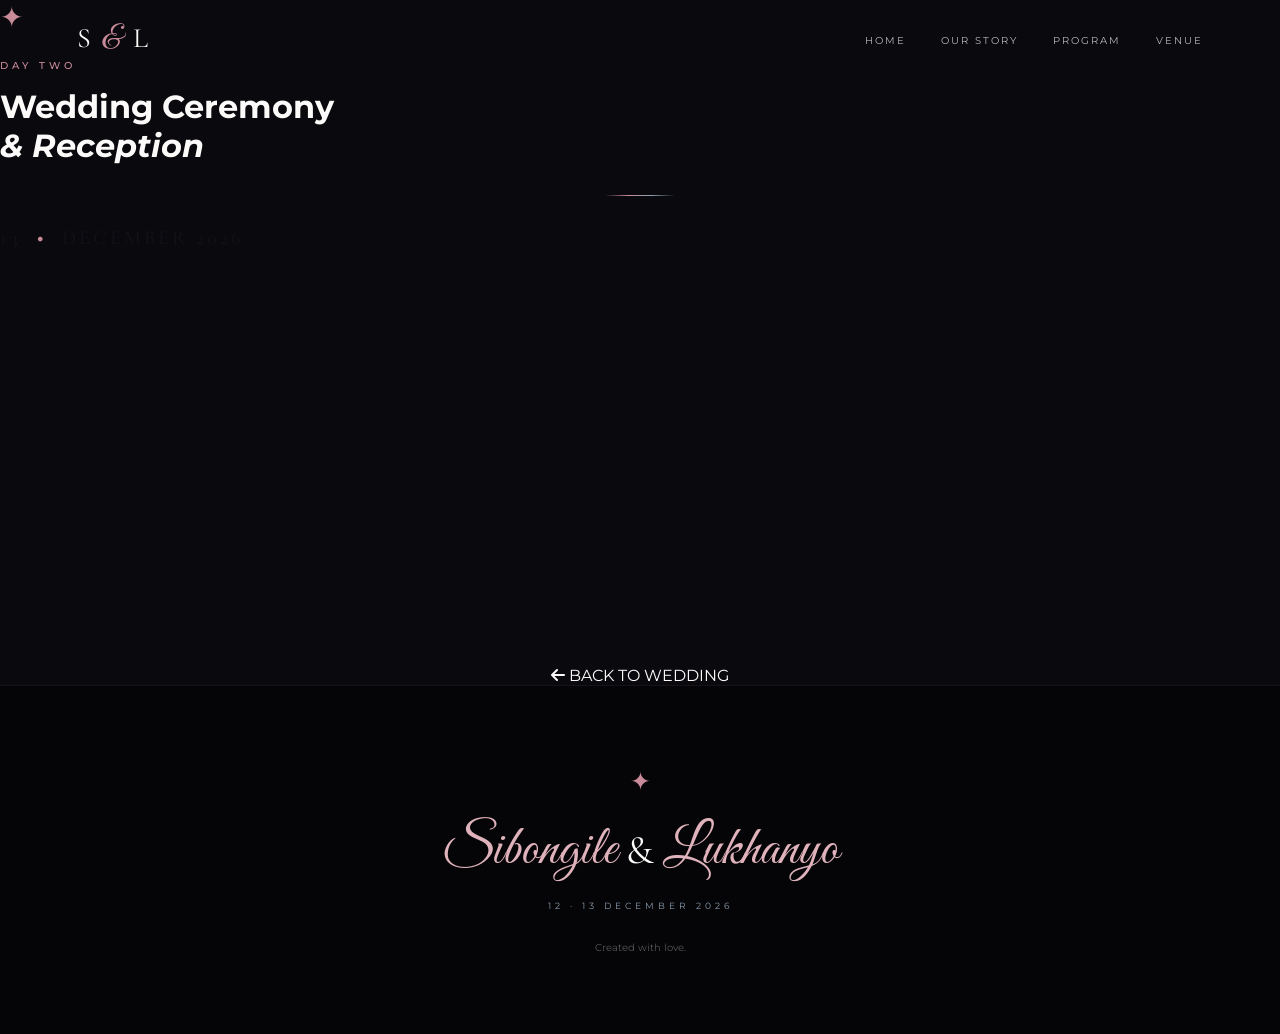
==== day2.html @ eb68be30 "please upload the web template" ====
<!DOCTYPE html>
<html lang="en">

<head>
    <meta charset="UTF-8">
    <meta name="viewport" content="width=device-width, initial-scale=1.0">
    <title>Day 2 | Wedding Ceremony & Reception | Sibongile & Lukhanyo</title>
    <meta name="description" content="Wedding Ceremony and Reception for Sibongile and Lukhanyo - December 13, 2026">

    <!-- Google Fonts -->
    <link rel="preconnect" href="https://fonts.googleapis.com">
    <link rel="preconnect" href="https://fonts.gstatic.com" crossorigin>
    <link href="https://fonts.googleapis.com/css2?family=Cormorant+Garamond:wght@300;400;500;600;700&family=Great+Vibes&family=Montserrat:wght@300;400;500;600&display=swap" rel="stylesheet">

    <!-- Icons -->
    <link rel="stylesheet" href="https://cdnjs.cloudflare.com/ajax/libs/font-awesome/6.5.2/css/all.min.css">

    <!-- Main CSS -->
    <link rel="stylesheet" href="style.css">
</head>

<body class="light-page">

    <!-- ======================================================
         NAVIGATION (Consistent with Index & Day 1)
    ======================================================= -->
    <nav class="navbar" id="navbar">
        <a href="index.html" class="logo">S <span>&</span> L</a>
        <button class="menu-toggle" id="menuToggle" aria-label="Open menu">
            <span></span><span></span><span></span>
        </button>
        <div class="nav-links" id="navLinks">
            <a href="index.html#home">Home</a>
            <a href="index.html#story">Our Story</a>
            <a href="index.html#program">Program</a>
            <a href="index.html#venue">Venue</a>
        </div>
    </nav>

    <!-- ======================================================
         HEADER
    ======================================================= -->
    <header class="program-header light-header">
        <div class="hero-symbol" style="margin-bottom: 25px; color: var(--blush);">✦</div>
        <p class="section-kicker" style="margin-bottom: 15px; color: var(--blush);">DAY TWO</p>
        <h1>Wedding Ceremony <br><em>& Reception</em></h1>
        <div class="section-line" style="margin: 30px auto;"></div>
        <p class="hero-date" style="color: var(--black-soft); letter-spacing: 3px;">
            13 <b>•</b> DECEMBER 2026
        </p>
    </header>

    <!-- ======================================================
         TIMELINE
    ======================================================= -->
    <section class="timeline-section light-timeline">
        <div class="timeline">

            <!-- Event 1 -->
            <div class="event reveal">
                <div class="time">09:00</div>
                <div class="event-line"></div>
                <div class="event-content">
                    <h3>Guest Arrival</h3>
                    <p>Guests arrive at the venue, enjoy welcome refreshments, and take their seats.</p>
                </div>
            </div>

            <!-- Event 2 -->
            <div class="event reveal">
                <div class="time">10:00</div>
                <div class="event-line"></div>
                <div class="event-content">
                    <h3>Wedding Ceremony</h3>
                    <p>The beautiful moment we've all been waiting for. Exchange of vows and rings.</p>
                </div>
            </div>

            <!-- Event 3 -->
            <div class="event reveal">
                <div class="time">12:00</div>
                <div class="event-line"></div>
                <div class="event-content">
                    <h3>Photography</h3>
                    <p>Couple, bridal party, and family photographs in the garden.</p>
                </div>
            </div>

            <!-- Event 4 -->
            <div class="event reveal">
                <div class="time">14:00</div>
                <div class="event-line"></div>
                <div class="event-content">
                    <h3>Reception Begins</h3>
                    <p>Welcome drinks, heartfelt speeches, and the cutting of the cake.</p>
                </div>
            </div>

            <!-- Event 5 -->
            <div class="event reveal">
                <div class="time">18:00</div>
                <div class="event-line"></div>
                <div class="event-content">
                    <h3>Dinner</h3>
                    <p>An exquisite evening meal shared with our closest family and friends.</p>
                </div>
            </div>

            <!-- Event 6 -->
            <div class="event reveal">
                <div class="time">20:00</div>
                <div class="event-line"></div>
                <div class="event-content">
                    <h3>Celebration & Dance</h3>
                    <p>Let's celebrate love, happiness, and our beautiful new beginning together.</p>
                </div>
            </div>

        </div>

        <!-- Back Button -->
        <div style="text-align: center; margin-top: 50px;">
            <a href="index.html#program" class="back-button light-button">
                <i class="fa-solid fa-arrow-left"></i> BACK TO WEDDING
            </a>
        </div>
    </section>

    <!-- ======================================================
         FOOTER
    ======================================================= -->
    <footer class="light-footer">
        <div class="footer-symbol">✦</div>
        <p class="footer-names">Sibongile <span>&</span> Lukhanyo</p>
        <p>12 · 13 DECEMBER 2026</p>
        <small>Created with love.</small>
    </footer>

    <!-- Main JavaScript -->
    <script src="script.js"></script>
</body>
</html>
---- style.css ----
/* =========================================================
   LUXURY WEDDING DIGITAL PROGRAM
   Sibongile & Lukhanyo
   Palette: Deep Black, Dusty Rose, Steel Blue, Blush Ivory
========================================================= */

:root {
    --black: #0a0a0e;
    --black-soft: #121218;

    --blush: #c98b9a;
    --blush-light: #e0b3bc;
    --blush-deep: #a86878;

    --steel: #8a9db0;
    --steel-light: #a8b8c8;

    --ivory: #f5ece8;
    --cream: #ebe0d8;

    --white: #fdfbfa;
    --grey: #a8a09a;

    --serif: "Cormorant Garamond", serif;
    --script: "Great Vibes", cursive;
    --sans: "Montserrat", sans-serif;
}


/* =========================================================
   RESET & BASE
========================================================= */

* {
    margin: 0;
    padding: 0;
    box-sizing: border-box;
}

html {
    scroll-behavior: smooth;
}

body {
    background: var(--black);
    color: var(--white);
    font-family: var(--sans);
    overflow-x: hidden;
    -webkit-font-smoothing: antialiased;
}

a {
    color: inherit;
    text-decoration: none;
    transition: color 0.3s ease;
}

button {
    font-family: inherit;
    cursor: pointer;
}


/* =========================================================
   PRELOADER
========================================================= */

#preloader {
    position: fixed;
    inset: 0;
    background: var(--black);
    z-index: 9999;
    display: flex;
    align-items: center;
    justify-content: center;
    transition: opacity 0.8s ease, visibility 0.8s ease;
}

#preloader.hide {
    opacity: 0;
    visibility: hidden;
}

.loader-inner {
    text-align: center;
}

.loader-symbol {
    display: block;
    color: var(--blush);
    font-size: 32px;
    animation: rotateStar 3s infinite linear;
}

.loader-inner p {
    font-family: var(--script);
    font-size: 55px;
    color: var(--blush-light);
    margin: 15px 0 5px;
}

.loader-inner small {
    font-size: 9px;
    letter-spacing: 5px;
    color: var(--steel);
}

@keyframes rotateStar {
    from { transform: rotate(0deg); }
    to { transform: rotate(360deg); }
}


/* =========================================================
   NAVIGATION
========================================================= */

.navbar {
    position: fixed;
    top: 0;
    left: 0;
    width: 100%;
    height: 80px;
    padding: 0 6%;
    display: flex;
    align-items: center;
    justify-content: space-between;
    z-index: 1000;
    transition: all 0.4s ease;
}

.navbar.scrolled {
    background: rgba(10, 10, 14, 0.95);
    backdrop-filter: blur(15px);
    height: 68px;
    border-bottom: 1px solid rgba(201, 139, 154, 0.15);
}

.logo {
    font-family: var(--serif);
    font-size: 28px;
    letter-spacing: 2px;
    color: var(--white);
}

.logo span {
    font-family: var(--script);
    color: var(--blush);
    font-size: 32px;
}

.nav-links {
    display: flex;
    gap: 35px;
}

.nav-links a {
    font-size: 10px;
    letter-spacing: 2px;
    text-transform: uppercase;
    color: rgba(255, 255, 255, 0.7);
    transition: all 0.3s ease;
    position: relative;
}

.nav-links a::after {
    content: '';
    position: absolute;
    bottom: -5px;
    left: 0;
    width: 0;
    height: 1px;
    background: var(--blush);
    transition: width 0.3s ease;
}

.nav-links a:hover {
    color: var(--blush-light);
}

.nav-links a:hover::after {
    width: 100%;
}


/* =========================================================
   MOBILE MENU
========================================================= */

.menu-toggle {
    display: none;
    background: transparent;
    border: none;
    cursor: pointer;
    padding: 10px;
}

.menu-toggle span {
    display: block;
    width: 25px;
    height: 1px;
    background: var(--white);
    margin: 6px 0;
    transition: all 0.3s ease;
}

.menu-toggle.active span:nth-child(1) {
    transform: rotate(45deg) translate(5px, 5px);
}

.menu-toggle.active span:nth-child(2) {
    opacity: 0;
}

.menu-toggle.active span:nth-child(3) {
    transform: rotate(-45deg) translate(5px, -5px);
}


/* =========================================================
   HERO
========================================================= */

.hero {
    min-height: 100svh;
    position: relative;
    display: flex;
    align-items: center;
    justify-content: center;
    text-align: center;
    overflow: hidden;
    padding: 120px 20px 80px;
}

.hero-images {
    position: absolute;
    inset: 0;
    z-index: -2;
}

.hero-bg-img {
    position: absolute;
    inset: 0;
    width: 100%;
    height: 100%;
    object-fit: cover;
    object-position: center;
}

.main-bg {
    z-index: -2;
    filter: brightness(0.6);
    animation: heroZoom 20s ease-out forwards;
}

.overlay-bg {
    z-index: -1;
    opacity: 0.3;
    filter: brightness(0.8) blur(2px);
    mix-blend-mode: soft-light;
}

@keyframes heroZoom {
    from { transform: scale(1.08); }
    to { transform: scale(1); }
}

.hero-overlay {
    position: absolute;
    inset: 0;
    background: linear-gradient(
        180deg,
        rgba(10, 10, 14, 0.7) 0%,
        rgba(10, 10, 14, 0.4) 40%,
        rgba(10, 10, 14, 0.85) 100%
    );
    z-index: -1;
}

.hero-frame {
    position: absolute;
    inset: 30px;
    border: 1px solid rgba(201, 139, 154, 0.25);
    z-index: 2;
    pointer-events: none;
}

.frame-corner {
    position: absolute;
    width: 50px;
    height: 50px;
    border: 2px solid rgba(201, 139, 154, 0.5);
}

.frame-corner.top-left { top: -1px; left: -1px; border-right: none; border-bottom: none; }
.frame-corner.top-right { top: -1px; right: -1px; border-left: none; border-bottom: none; }
.frame-corner.bottom-left { bottom: -1px; left: -1px; border-right: none; border-top: none; }
.frame-corner.bottom-right { bottom: -1px; right: -1px; border-left: none; border-top: none; }

.hero-content {
    position: relative;
    z-index: 5;
    width: min(1000px, 90%);
    animation: fadeInUp 1.2s ease-out forwards;
}

@keyframes fadeInUp {
    from { opacity: 0; transform: translateY(40px); }
    to { opacity: 1; transform: translateY(0); }
}

.hero-symbol {
    color: var(--blush-light);
    font-size: 28px;
    margin-bottom: 25px;
    animation: pulse 3s ease-in-out infinite;
}

@keyframes pulse {
    0%, 100% { opacity: 1; transform: scale(1); }
    50% { opacity: 0.7; transform: scale(1.05); }
}

.hero-kicker,
.hero-welcome {
    font-size: 11px;
    letter-spacing: 4px;
    line-height: 1.8;
    color: rgba(255, 255, 255, 0.8);
}

.hero-welcome {
    font-family: var(--serif);
    font-style: italic;
    font-size: 16px;
    color: var(--steel-light);
    margin-top: 10px;
    letter-spacing: 2px;
}

.couple-names {
    margin: 35px auto;
    font-family: var(--script);
    font-weight: 400;
    font-size: clamp(70px, 12vw, 140px);
    line-height: 0.8;
    color: var(--blush-light);
    text-shadow: 0 4px 30px rgba(201, 139, 154, 0.3);
}

.couple-names span {
    display: block;
    font-family: var(--serif);
    font-size: clamp(30px, 5vw, 50px);
    font-weight: 300;
    letter-spacing: 6px;
    color: var(--white);
    margin: 15px 0;
}

.couple-names small {
    display: block;
    font-family: var(--script);
    font-size: clamp(40px, 7vw, 65px);
    line-height: 1;
    margin: 10px 0;
    color: var(--blush);
}

.hero-divider {
    display: flex;
    align-items: center;
    justify-content: center;
    gap: 15px;
    margin: 35px auto 25px;
    max-width: 300px;
}

.hero-divider span {
    flex: 1;
    height: 1px;
    background: linear-gradient(90deg, transparent, var(--blush), var(--steel), transparent);
}

.hero-divider i {
    color: var(--blush-light);
    font-size: 16px;
    font-style: normal;
}

.hero-date {
    font-family: var(--serif);
    font-size: 20px;
    letter-spacing: 4px;
    color: var(--white);
}

.hero-date b {
    color: var(--blush);
    margin: 0 8px;
}

.hero-location {
    font-size: 10px;
    letter-spacing: 4px;
    margin-top: 12px;
    color: var(--steel-light);
}

.gold-button {
    display: inline-flex;
    align-items: center;
    gap: 15px;
    margin-top: 40px;
    padding: 16px 35px;
    border: 1px solid var(--blush);
    color: var(--blush-light);
    font-size: 10px;
    letter-spacing: 3px;
    text-transform: uppercase;
    transition: all 0.4s ease;
    background: rgba(201, 139, 154, 0.05);
}

.gold-button i {
    color: var(--blush-light);
    transition: transform 0.3s ease;
}

.gold-button:hover {
    background: var(--blush);
    color: var(--black);
    transform: translateY(-3px);
    box-shadow: 0 10px 30px rgba(201, 139, 154, 0.3);
}

.gold-button:hover i {
    color: var(--black);
    transform: translateY(3px);
}

.scroll-indicator {
    position: absolute;
    z-index: 5;
    bottom: 30px;
    left: 50%;
    transform: translateX(-50%);
    display: flex;
    flex-direction: column;
    align-items: center;
    gap: 10px;
    animation: fadeIn 2s ease-out 1s both;
}

@keyframes fadeIn {
    from { opacity: 0; }
    to { opacity: 1; }
}

.scroll-indicator span {
    font-size: 8px;
    letter-spacing: 3px;
    color: var(--steel);
}

.scroll-line {
    width: 1px;
    height: 50px;
    background: linear-gradient(to bottom, var(--blush), var(--steel), transparent);
    animation: scrollLine 2s infinite ease-in-out;
}

@keyframes scrollLine {
    0% { transform: scaleY(0); transform-origin: top; }
    50% { transform: scaleY(1); transform-origin: top; }
    51% { transform-origin: bottom; }
    100% { transform: scaleY(0); transform-origin: bottom; }
}


/* =========================================================
   GENERAL SECTIONS
========================================================= */

.intro-section {
    background: var(--ivory);
    color: var(--black);
    text-align: center;
    padding: 120px 20px;
}

.section-decoration {
    color: var(--blush);
    font-size: 25px;
    margin-bottom: 20px;
}

.section-kicker {
    font-size: 10px;
    letter-spacing: 4px;
    color: var(--blush);
    font-weight: 500;
}

.intro-section h2,
.story-heading h2,
.program-heading h2,
.venue-content h2 {
    font-family: var(--serif);
    font-weight: 400;
    font-size: clamp(45px, 6vw, 75px);
    line-height: 1;
    margin-top: 20px;
}

.intro-section h2 em,
.story-heading h2 em,
.program-heading h2 em,
.venue-content h2 em {
    font-family: var(--script);
    font-style: normal;
    color: var(--blush);
}

.section-line {
    width: 70px;
    height: 1px;
    background: linear-gradient(90deg, transparent, var(--blush), var(--steel), transparent);
    margin: 35px auto;
}

.intro-text {
    max-width: 650px;
    margin: auto;
    font-family: var(--serif);
    font-size: 20px;
    line-height: 1.8;
    color: #625f57;
}


/* =========================================================
   STORY
========================================================= */

.story-section {
    background: var(--black);
    padding: 120px 0 100px;
    overflow: hidden;
}

.story-heading {
    width: min(1200px, 90%);
    margin: 0 auto 55px;
    text-align: center;
}

.story-heading h2 {
    color: var(--white);
}

.journey-wrapper {
    position: relative;
}

.journey-track {
    display: flex;
    gap: 25px;
    overflow-x: auto;
    scroll-behavior: smooth;
    scrollbar-width: none;
    padding: 10px max(5%, calc((100vw - 1200px) / 2)) 30px;
}

.journey-track::-webkit-scrollbar {
    display: none;
}

.journey-card {
    flex: 0 0 390px;
    background: var(--black-soft);
    border: 1px solid rgba(201, 139, 154, 0.2);
    transition: all 0.4s ease;
}

.journey-card:hover {
    border-color: var(--blush);
    box-shadow: 0 15px 40px rgba(201, 139, 154, 0.15);
    transform: translateY(-5px);
}

.journey-image {
    height: 490px;
    overflow: hidden;
}

.journey-image img {
    width: 100%;
    height: 100%;
    object-fit: cover;
    transition: transform 0.8s ease;
}

.journey-card:hover img {
    transform: scale(1.07);
}

.journey-caption {
    display: flex;
    gap: 20px;
    padding: 25px;
    align-items: flex-start;
}

.journey-caption > span {
    font-family: var(--serif);
    color: var(--blush);
    font-size: 20px;
    line-height: 1;
}

.journey-caption small {
    color: var(--blush);
    font-size: 8px;
    letter-spacing: 2px;
    display: block;
    margin-bottom: 5px;
}

.journey-caption h3 {
    font-family: var(--serif);
    font-weight: 400;
    font-size: 24px;
    color: var(--white);
    line-height: 1.2;
}

.gallery-arrow {
    position: absolute;
    top: 45%;
    z-index: 10;
    width: 52px;
    height: 52px;
    border-radius: 50%;
    border: 1px solid var(--blush);
    background: rgba(10, 10, 14, 0.8);
    color: var(--blush-light);
    transition: all 0.3s ease;
    display: flex;
    align-items: center;
    justify-content: center;
}

.gallery-arrow:hover {
    background: var(--blush);
    color: var(--black);
}

.gallery-prev { left: 20px; }
.gallery-next { right: 20px; }

.gallery-controls {
    width: min(1200px, 90%);
    margin: 30px auto 0;
    display: flex;
    align-items: center;
    gap: 20px;
}

.gallery-progress {
    height: 1px;
    background: rgba(255, 255, 255, 0.15);
    flex: 1;
}

.gallery-progress span {
    display: block;
    height: 100%;
    width: 20%;
    background: linear-gradient(90deg, var(--blush), var(--steel));
    transition: width 0.5s ease;
}

.gallery-controls p {
    font-size: 8px;
    letter-spacing: 3px;
    color: var(--blush);
    white-space: nowrap;
}


/* =========================================================
   PROGRAM
========================================================= */

.program-section {
    background: var(--ivory);
    color: var(--black);
    padding: 120px 5%;
}

.program-heading {
    text-align: center;
    max-width: 700px;
    margin: 0 auto 60px;
}

.program-heading h2 {
    margin-bottom: 20px;
    color: var(--blush-deep);
}

.program-heading > p:last-child {
    color: #777;
    font-family: var(--serif);
    font-size: 18px;
    line-height: 1.6;
}

.program-grid {
    width: min(1050px, 100%);
    margin: auto;
    display: grid;
    grid-template-columns: 1fr 1fr;
    gap: 25px;
}

.program-card {
    min-height: 550px;
    padding: 45px;
    position: relative;
    display: flex;
    flex-direction: column;
    align-items: center;
    justify-content: center;
    text-align: center;
    overflow: hidden;
    border: 1px solid var(--blush);
    transition: all 0.5s ease;
}

.program-card::before {
    content: "";
    position: absolute;
    inset: 12px;
    border: 1px solid rgba(201, 139, 154, 0.2);
    pointer-events: none;
}

.program-card:hover {
    transform: translateY(-8px);
    box-shadow: 0 25px 60px rgba(201, 139, 154, 0.2);
}

.program-dark {
    background: var(--black);
    color: var(--white);
}

.program-light {
    background: var(--white);
    color: var(--black);
}

.program-card-top {
    position: absolute;
    top: 35px;
    left: 40px;
    text-align: left;
}

.program-card-top span {
    display: block;
    font-size: 8px;
    letter-spacing: 3px;
    color: var(--blush);
}

.program-card-top strong {
    font-family: var(--serif);
    font-size: 35px;
    font-weight: 400;
    color: var(--white);
}

.program-light .program-card-top strong {
    color: var(--black);
}

.program-icon {
    color: var(--blush);
    font-size: 32px;
    margin-bottom: 25px;
}

.program-type {
    color: var(--blush);
    font-size: 9px;
    letter-spacing: 3px;
}

.program-card h3 {
    font-family: var(--serif);
    font-size: 48px;
    line-height: 1;
    font-weight: 400;
    margin: 20px 0;
}

.program-date {
    font-size: 10px;
    letter-spacing: 3px;
    color: var(--grey);
}

.outline-button,
.dark-outline-button {
    margin-top: 35px;
    padding: 14px 25px;
    border: 1px solid var(--blush);
    font-size: 9px;
    letter-spacing: 2px;
    display: inline-flex;
    align-items: center;
    gap: 10px;
    transition: all 0.3s ease;
}

.outline-button {
    color: var(--blush-light);
}

.dark-outline-button {
    color: var(--black);
}

.program-card:hover .outline-button,
.program-card:hover .dark-outline-button {
    background: var(--blush);
    color: var(--black);
}


/* =========================================================
   VENUE
========================================================= */

.venue-section {
    min-height: 650px;
    display: grid;
    grid-template-columns: 1.1fr 0.9fr;
}

.venue-image {
    min-height: 600px;
    overflow: hidden;
}

.venue-image img {
    width: 100%;
    height: 100%;
    object-fit: cover;
    transition: transform 0.8s ease;
}

.venue-section:hover .venue-image img {
    transform: scale(1.03);
}

.venue-content {
    background: var(--black-soft);
    display: flex;
    flex-direction: column;
    justify-content: center;
    padding: 80px;
}

.venue-content h2 {
    color: var(--white);
    max-width: 500px;
}

.venue-content h3 {
    font-family: var(--serif);
    font-size: 35px;
    font-weight: 400;
    margin-bottom: 5px;
    color: var(--blush-light);
}

.venue-content > p {
    color: var(--steel-light);
    font-size: 16px;
    letter-spacing: 1px;
}

.venue-line {
    width: 60px;
    height: 1px;
    background: linear-gradient(90deg, var(--blush), var(--steel));
    margin: 35px 0;
}


/* =========================================================
   INFORMATION
========================================================= */

.information-section {
    display: grid;
    grid-template-columns: repeat(3, 1fr);
    background: var(--black);
}

.information-card {
    text-align: center;
    padding: 80px 30px;
    border-right: 1px solid rgba(201, 139, 154, 0.15);
    transition: background 0.3s ease;
}

.information-card:hover {
    background: rgba(201, 139, 154, 0.03);
}

.information-card:last-child {
    border-right: none;
}

.info-icon {
    width: 60px;
    height: 60px;
    margin: 0 auto 25px;
    border: 1px solid var(--blush);
    border-radius: 50%;
    display: flex;
    align-items: center;
    justify-content: center;
    color: var(--blush);
    font-size: 20px;
    transition: all 0.3s ease;
}

.information-card:hover .info-icon {
    background: var(--blush);
    color: var(--black);
}

.information-card small {
    color: var(--blush);
    font-size: 9px;
    letter-spacing: 3px;
}

.information-card h3 {
    font-family: var(--serif);
    font-size: 30px;
    font-weight: 400;
    margin: 15px 0;
    color: var(--white);
}

.information-card p {
    color: var(--grey);
    font-family: var(--serif);
    font-size: 17px;
    line-height: 1.6;
}

.information-card a,
.information-card strong {
    display: inline-block;
    margin-top: 25px;
    color: var(--blush-light);
    font-size: 9px;
    letter-spacing: 2px;
    border-bottom: 1px solid transparent;
    transition: border-color 0.3s ease;
}

.information-card a:hover {
    border-bottom-color: var(--blush);
}


/* =========================================================
   FOOTER
========================================================= */

footer {
    background: #050507;
    text-align: center;
    padding: 80px 20px;
    border-top: 1px solid rgba(201, 139, 154, 0.1);
}

.footer-symbol {
    color: var(--blush);
    font-size: 25px;
    margin-bottom: 20px;
}

.footer-names {
    font-family: var(--script);
    font-size: 55px;
    color: var(--blush-light);
}

.footer-names span {
    color: var(--white);
    font-family: var(--serif);
    font-size: 40px;
}

footer > p:not(.footer-names) {
    margin-top: 15px;
    font-size: 9px;
    letter-spacing: 4px;
    color: var(--steel);
}

footer small {
    display: block;
    margin-top: 30px;
    color: #555;
    font-size: 10px;
}


/* =========================================================
   SCROLL REVEAL
========================================================= */

.reveal {
    opacity: 0;
    transform: translateY(40px);
    transition: opacity 0.9s ease, transform 0.9s ease;
}

.reveal.visible {
    opacity: 1;
    transform: translateY(0);
}


/* =========================================================
   MOBILE RESPONSIVENESS
========================================================= */

@media (max-width: 900px) {
    .venue-section {
        grid-template-columns: 1fr;
    }
    
    .venue-image {
        min-height: 400px;
    }
    
    .venue-content {
        padding: 60px 30px;
        text-align: center;
    }
    
    .venue-content h2 {
        margin: 0 auto;
    }
    
    .venue-line {
        margin: 35px auto;
    }
}

@media (max-width: 800px) {
    .navbar {
        padding: 0 25px;
    }

    .menu-toggle {
        display: block;
    }

    .nav-links {
        position: fixed;
        top: 68px;
        right: -100%;
        width: 80%;
        max-width: 350px;
        height: calc(100vh - 68px);
        background: rgba(10, 10, 14, 0.98);
        backdrop-filter: blur(20px);
        flex-direction: column;
        padding: 50px 40px;
        gap: 30px;
        transition: right 0.4s ease;
        border-left: 1px solid rgba(201, 139, 154, 0.15);
    }

    .nav-links.open {
        right: 0;
    }

    .nav-links a {
        font-size: 12px;
    }

    .hero-frame {
        inset: 15px;
    }
    
    .frame-corner {
        width: 30px;
        height: 30px;
    }

    .hero-content {
        padding: 80px 15px 60px;
    }

    .couple-names {
        font-size: clamp(60px, 18vw, 100px);
    }

    .couple-names span {
        font-size: clamp(25px, 6vw, 40px);
        letter-spacing: 4px;
    }

    .hero-date {
        font-size: 16px;
    }

    .hero-divider span {
        width: 40px;
    }

    .story-section {
        padding-top: 80px;
    }

    .journey-card {
        flex-basis: 85vw;
    }

    .journey-image {
        height: 400px;
    }

    .gallery-arrow {
        display: none;
    }

    .program-grid {
        grid-template-columns: 1fr;
    }

    .program-card {
        min-height: 480px;
    }

    .information-section {
        grid-template-columns: 1fr;
    }

    .information-card {
        border-right: none;
        border-bottom: 1px solid rgba(201, 139, 154, 0.15);
        padding: 60px 30px;
    }

    .information-card:last-child {
        border-bottom: none;
    }

    .footer-names {
        font-size: 45px;
    }
}

@media (max-width: 480px) {
    .hero-kicker,
    .hero-welcome {
        font-size: 9px;
        letter-spacing: 2px;
    }

    .hero-welcome {
        display: none; /* Clean up mobile hero */
    }

    .intro-section {
        padding: 80px 25px;
    }

    .program-card h3 {
        font-size: 38px;
    }
    
    .program-card {
        padding: 35px 25px;
    }
    
    .gold-button {
        padding: 14px 25px;
        font-size: 9px;
    }
}
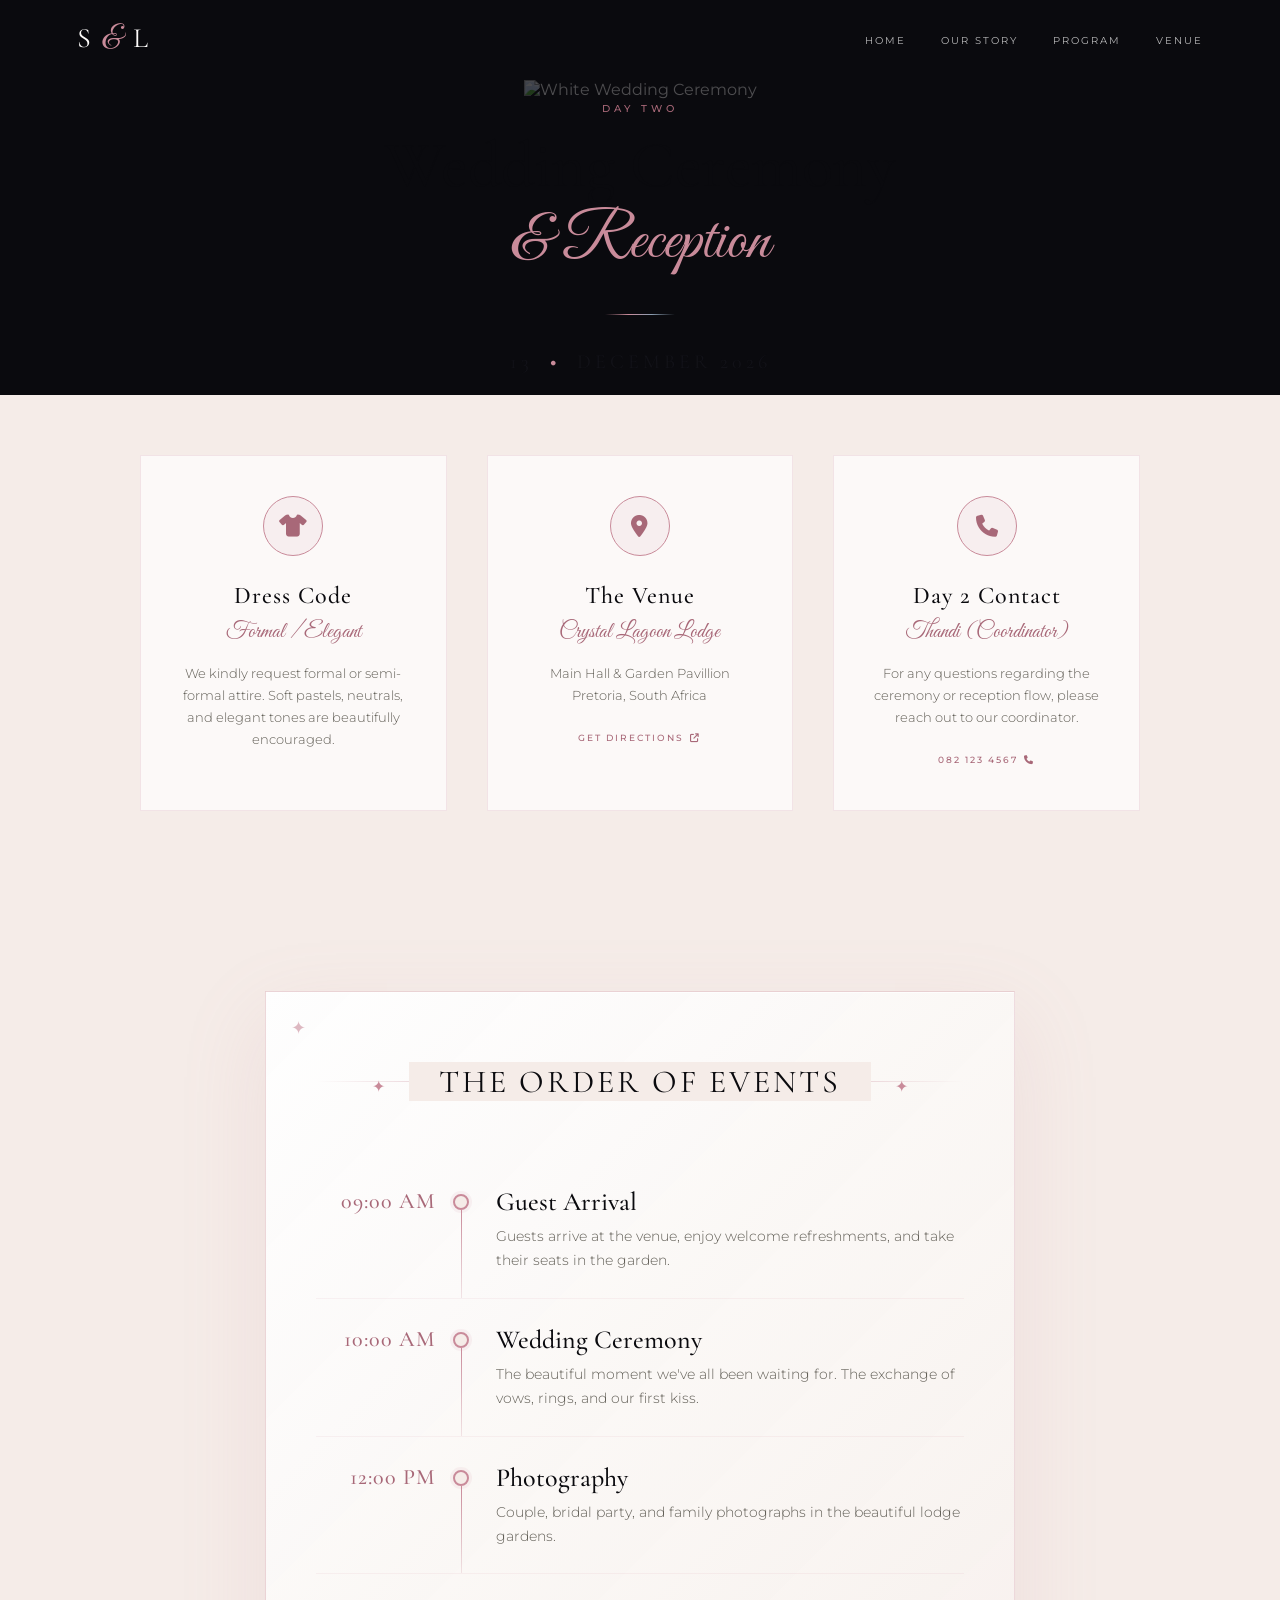
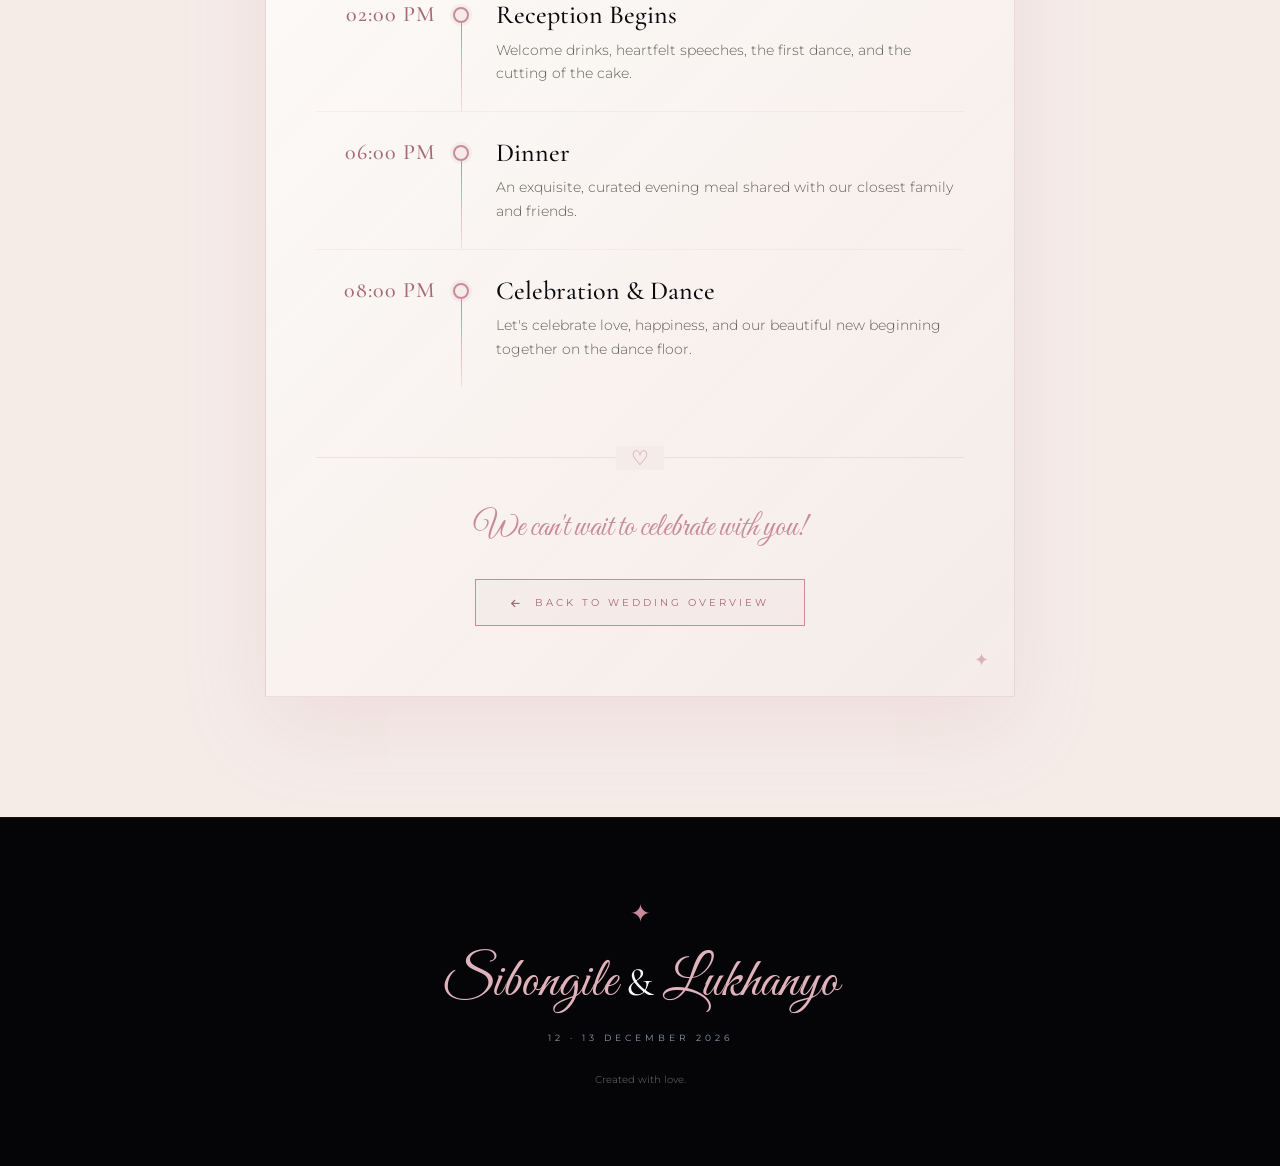
==== commit d092ffe5: "please upload updated webtemplate" ====
--- a/day2.html
+++ b/day2.html
@@ -1,29 +1,19 @@
 <!DOCTYPE html>
 <html lang="en">
-
 <head>
     <meta charset="UTF-8">
     <meta name="viewport" content="width=device-width, initial-scale=1.0">
     <title>Day 2 | Wedding Ceremony & Reception | Sibongile & Lukhanyo</title>
-    <meta name="description" content="Wedding Ceremony and Reception for Sibongile and Lukhanyo - December 13, 2026">
-
-    <!-- Google Fonts -->
     <link rel="preconnect" href="https://fonts.googleapis.com">
     <link rel="preconnect" href="https://fonts.gstatic.com" crossorigin>
     <link href="https://fonts.googleapis.com/css2?family=Cormorant+Garamond:wght@300;400;500;600;700&family=Great+Vibes&family=Montserrat:wght@300;400;500;600&display=swap" rel="stylesheet">
-
-    <!-- Icons -->
     <link rel="stylesheet" href="https://cdnjs.cloudflare.com/ajax/libs/font-awesome/6.5.2/css/all.min.css">
-
-    <!-- Main CSS -->
     <link rel="stylesheet" href="style.css">
 </head>
 
 <body class="light-page">
 
-    <!-- ======================================================
-         NAVIGATION (Consistent with Index & Day 1)
-    ======================================================= -->
+    <!-- NAVIGATION -->
     <nav class="navbar" id="navbar">
         <a href="index.html" class="logo">S <span>&</span> L</a>
         <button class="menu-toggle" id="menuToggle" aria-label="Open menu">
@@ -37,98 +27,121 @@
         </div>
     </nav>
 
-    <!-- ======================================================
-         HEADER
-    ======================================================= -->
-    <header class="program-header light-header">
-        <div class="hero-symbol" style="margin-bottom: 25px; color: var(--blush);">✦</div>
-        <p class="section-kicker" style="margin-bottom: 15px; color: var(--blush);">DAY TWO</p>
-        <h1>Wedding Ceremony <br><em>& Reception</em></h1>
-        <div class="section-line" style="margin: 30px auto;"></div>
-        <p class="hero-date" style="color: var(--black-soft); letter-spacing: 3px;">
-            13 <b>•</b> DECEMBER 2026
-        </p>
+    <!-- COMPACT HERO -->
+    <header class="compact-hero light-hero">
+        <div class="compact-hero-bg">
+            <img src="https://images.unsplash.com/photo-1519225421980-715cb0215aed?auto=format&fit=crop&w=1920&q=80" alt="White Wedding Ceremony">
+        </div>
+        <div class="hero-overlay light-overlay"></div>
+        <div class="compact-hero-content">
+            <p class="section-kicker">DAY TWO</p>
+            <h1>Wedding Ceremony <br><em>& Reception</em></h1>
+            <div class="section-line"></div>
+            <p class="hero-date">13 <b>•</b> DECEMBER 2026</p>
+        </div>
     </header>
 
-    <!-- ======================================================
-         TIMELINE
-    ======================================================= -->
-    <section class="timeline-section light-timeline">
-        <div class="timeline">
+    <!-- ESSENTIAL DETAILS -->
+    <section class="day-details-section light-details-section">
+        <div class="day-details-grid">
+            <div class="detail-card light-detail-card reveal">
+                <div class="detail-icon"><i class="fa-solid fa-shirt"></i></div>
+                <h3>Dress Code</h3>
+                <p>Formal / Elegant</p>
+                <small>We kindly request formal or semi-formal attire. Soft pastels, neutrals, and elegant tones are beautifully encouraged.</small>
+            </div>
+            <div class="detail-card light-detail-card reveal" style="transition-delay: 0.1s;">
+                <div class="detail-icon"><i class="fa-solid fa-location-dot"></i></div>
+                <h3>The Venue</h3>
+                <p>Crystal Lagoon Lodge</p>
+                <small>Main Hall & Garden Pavillion<br>Pretoria, South Africa</small>
+                <a href="https://www.google.com/maps" target="_blank" class="text-link light-text-link">Get Directions <i class="fa-solid fa-arrow-up-right-from-square"></i></a>
+            </div>
+            <div class="detail-card light-detail-card reveal" style="transition-delay: 0.2s;">
+                <div class="detail-icon"><i class="fa-solid fa-phone"></i></div>
+                <h3>Day 2 Contact</h3>
+                <p>Thandi (Coordinator)</p>
+                <small>For any questions regarding the ceremony or reception flow, please reach out to our coordinator.</small>
+                <a href="tel:+27821234567" class="text-link light-text-link">082 123 4567 <i class="fa-solid fa-phone"></i></a>
+            </div>
+        </div>
+    </section>
 
-            <!-- Event 1 -->
-            <div class="event reveal">
-                <div class="time">09:00</div>
-                <div class="event-line"></div>
-                <div class="event-content">
-                    <h3>Guest Arrival</h3>
-                    <p>Guests arrive at the venue, enjoy welcome refreshments, and take their seats.</p>
+    <!-- FORMAL PROGRAM MOCKUP -->
+    <section class="program-mockup-section light-program-section">
+        <div class="program-container light-program-container reveal">
+            <div class="program-header-decoration">
+                <span>✦</span>
+                <h2>The Order of Events</h2>
+                <span>✦</span>
+            </div>
+
+            <div class="program-list">
+                <div class="program-item">
+                    <div class="program-time">09:00 AM</div>
+                    <div class="program-divider"></div>
+                    <div class="program-detail">
+                        <h3>Guest Arrival</h3>
+                        <p>Guests arrive at the venue, enjoy welcome refreshments, and take their seats in the garden.</p>
+                    </div>
+                </div>
+
+                <div class="program-item">
+                    <div class="program-time">10:00 AM</div>
+                    <div class="program-divider"></div>
+                    <div class="program-detail">
+                        <h3>Wedding Ceremony</h3>
+                        <p>The beautiful moment we've all been waiting for. The exchange of vows, rings, and our first kiss.</p>
+                    </div>
+                </div>
+
+                <div class="program-item">
+                    <div class="program-time">12:00 PM</div>
+                    <div class="program-divider"></div>
+                    <div class="program-detail">
+                        <h3>Photography</h3>
+                        <p>Couple, bridal party, and family photographs in the beautiful lodge gardens.</p>
+                    </div>
+                </div>
+
+                <div class="program-item">
+                    <div class="program-time">02:00 PM</div>
+                    <div class="program-divider"></div>
+                    <div class="program-detail">
+                        <h3>Reception Begins</h3>
+                        <p>Welcome drinks, heartfelt speeches, the first dance, and the cutting of the cake.</p>
+                    </div>
+                </div>
+
+                <div class="program-item">
+                    <div class="program-time">06:00 PM</div>
+                    <div class="program-divider"></div>
+                    <div class="program-detail">
+                        <h3>Dinner</h3>
+                        <p>An exquisite, curated evening meal shared with our closest family and friends.</p>
+                    </div>
+                </div>
+
+                <div class="program-item">
+                    <div class="program-time">08:00 PM</div>
+                    <div class="program-divider"></div>
+                    <div class="program-detail">
+                        <h3>Celebration & Dance</h3>
+                        <p>Let's celebrate love, happiness, and our beautiful new beginning together on the dance floor.</p>
+                    </div>
                 </div>
             </div>
 
-            <!-- Event 2 -->
-            <div class="event reveal">
-                <div class="time">10:00</div>
-                <div class="event-line"></div>
-                <div class="event-content">
-                    <h3>Wedding Ceremony</h3>
-                    <p>The beautiful moment we've all been waiting for. Exchange of vows and rings.</p>
-                </div>
+            <div class="program-footer-note">
+                <p>We can't wait to celebrate with you!</p>
+                <a href="index.html#program" class="back-button light-button">
+                    <i class="fa-solid fa-arrow-left"></i> Back to Wedding Overview
+                </a>
             </div>
-
-            <!-- Event 3 -->
-            <div class="event reveal">
-                <div class="time">12:00</div>
-                <div class="event-line"></div>
-                <div class="event-content">
-                    <h3>Photography</h3>
-                    <p>Couple, bridal party, and family photographs in the garden.</p>
-                </div>
-            </div>
-
-            <!-- Event 4 -->
-            <div class="event reveal">
-                <div class="time">14:00</div>
-                <div class="event-line"></div>
-                <div class="event-content">
-                    <h3>Reception Begins</h3>
-                    <p>Welcome drinks, heartfelt speeches, and the cutting of the cake.</p>
-                </div>
-            </div>
-
-            <!-- Event 5 -->
-            <div class="event reveal">
-                <div class="time">18:00</div>
-                <div class="event-line"></div>
-                <div class="event-content">
-                    <h3>Dinner</h3>
-                    <p>An exquisite evening meal shared with our closest family and friends.</p>
-                </div>
-            </div>
-
-            <!-- Event 6 -->
-            <div class="event reveal">
-                <div class="time">20:00</div>
-                <div class="event-line"></div>
-                <div class="event-content">
-                    <h3>Celebration & Dance</h3>
-                    <p>Let's celebrate love, happiness, and our beautiful new beginning together.</p>
-                </div>
-            </div>
-
-        </div>
-
-        <!-- Back Button -->
-        <div style="text-align: center; margin-top: 50px;">
-            <a href="index.html#program" class="back-button light-button">
-                <i class="fa-solid fa-arrow-left"></i> BACK TO WEDDING
-            </a>
         </div>
     </section>
 
-    <!-- ======================================================
-         FOOTER
-    ======================================================= -->
+    <!-- FOOTER -->
     <footer class="light-footer">
         <div class="footer-symbol">✦</div>
         <p class="footer-names">Sibongile <span>&</span> Lukhanyo</p>
@@ -136,7 +149,6 @@
         <small>Created with love.</small>
     </footer>
 
-    <!-- Main JavaScript -->
     <script src="script.js"></script>
 </body>
 </html>
--- a/style.css
+++ b/style.css
@@ -1203,4 +1203,606 @@
         padding: 14px 25px;
         font-size: 9px;
     }
+}
+
+/* =========================================================
+   LUXURY PROGRAM MOCKUP - ULTRA STYLISH
+========================================================= */
+
+/* Compact Hero */
+.compact-hero {
+    position: relative;
+    height: 35vh !important;
+    min-height: 280px !important;
+    max-height: 400px !important;
+    display: flex;
+    align-items: center;
+    justify-content: center;
+    text-align: center;
+    overflow: hidden;
+    margin-top: 80px;
+}
+
+.compact-hero-bg {
+    position: absolute;
+    inset: 0;
+    z-index: -2;
+}
+
+.compact-hero-bg img {
+    width: 100%;
+    height: 100%;
+    object-fit: cover;
+    object-position: center;
+    filter: brightness(0.5);
+}
+
+.compact-hero-content {
+    position: relative;
+    z-index: 5;
+    width: min(800px, 90%);
+    animation: fadeInUp 1s cubic-bezier(0.22, 1, 0.36, 1) forwards;
+}
+
+.compact-hero-content h1 {
+    font-family: var(--serif);
+    font-size: clamp(36px, 6vw, 65px);
+    font-weight: 400;
+    color: var(--white);
+    line-height: 1.1;
+    margin: 15px 0;
+}
+
+.compact-hero-content h1 em {
+    font-family: var(--script);
+    color: var(--blush);
+    font-style: normal;
+}
+
+.compact-hero.light-hero .compact-hero-bg img {
+    filter: brightness(0.85);
+}
+
+.compact-hero.light-hero .compact-hero-content h1 {
+    color: var(--black) !important;
+}
+
+.compact-hero.light-hero .section-kicker {
+    color: var(--blush-deep) !important;
+}
+
+.compact-hero.light-hero .hero-date {
+    color: var(--black-soft) !important;
+}
+
+
+/* Ultra-Stylish Program Section */
+.program-mockup-section {
+    padding: 100px 20px 120px;
+    background: var(--black);
+    position: relative;
+}
+
+.light-program-section {
+    background: var(--ivory);
+}
+
+/* The Program Card - Magazine Editorial Style */
+.program-container {
+    max-width: 750px;
+    margin: 0 auto;
+    background: linear-gradient(135deg, rgba(255, 255, 255, 0.04) 0%, rgba(201, 139, 154, 0.02) 100%);
+    border: 1px solid rgba(201, 139, 154, 0.25);
+    padding: 70px 50px;
+    position: relative;
+    box-shadow: 
+        0 30px 80px rgba(0, 0, 0, 0.4),
+        inset 0 1px 0 rgba(255, 255, 255, 0.05);
+}
+
+.light-program-container {
+    background: linear-gradient(135deg, rgba(255, 255, 255, 0.95) 0%, rgba(245, 236, 232, 0.9) 100%);
+    border: 1px solid rgba(201, 139, 154, 0.3);
+    box-shadow: 
+        0 30px 80px rgba(201, 139, 154, 0.15),
+        inset 0 1px 0 rgba(255, 255, 255, 0.8);
+}
+
+/* Elegant Corner Ornaments */
+.program-container::before,
+.program-container::after {
+    content: "✦";
+    position: absolute;
+    color: var(--blush);
+    font-size: 18px;
+    opacity: 0.6;
+}
+.program-container::before { top: 25px; left: 25px; }
+.program-container::after { bottom: 25px; right: 25px; }
+
+/* Program Header - Editorial Style */
+.program-header-decoration {
+    text-align: center;
+    margin-bottom: 60px;
+    position: relative;
+}
+
+.program-header-decoration::before {
+    content: "";
+    position: absolute;
+    top: 50%;
+    left: 0;
+    right: 0;
+    height: 1px;
+    background: linear-gradient(90deg, transparent, var(--blush), transparent);
+    z-index: 0;
+}
+
+.program-header-decoration span {
+    color: var(--blush);
+    font-size: 16px;
+    position: relative;
+    z-index: 1;
+    background: transparent;
+    padding: 0 20px;
+}
+
+.program-header-decoration h2 {
+    font-family: var(--serif);
+    font-size: 32px;
+    font-weight: 400;
+    color: var(--white);
+    letter-spacing: 3px;
+    text-transform: uppercase;
+    position: relative;
+    z-index: 1;
+    background: var(--black);
+    display: inline-block;
+    padding: 0 30px;
+    margin: 0;
+}
+
+.light-program-container .program-header-decoration h2 {
+    color: var(--black);
+    background: var(--ivory);
+}
+
+/* Program List - Refined Timeline */
+.program-list {
+    display: flex;
+    flex-direction: column;
+    gap: 0;
+}
+
+.program-item {
+    display: grid;
+    grid-template-columns: 120px 50px 1fr;
+    align-items: start;
+    padding: 25px 0;
+    border-bottom: 1px solid rgba(201, 139, 154, 0.1);
+    transition: all 0.3s ease;
+}
+
+.program-item:last-child {
+    border-bottom: none;
+}
+
+.program-item:hover {
+    background: rgba(201, 139, 154, 0.03);
+    padding-left: 10px;
+    padding-right: 10px;
+}
+
+.light-program-container .program-item:hover {
+    background: rgba(201, 139, 154, 0.05);
+}
+
+/* Time - Elegant Typography */
+.program-time {
+    font-family: var(--serif);
+    font-size: 22px;
+    color: var(--blush-light);
+    font-weight: 500;
+    padding-top: 2px;
+    text-align: right;
+    letter-spacing: 1px;
+}
+
+.light-program-container .program-time {
+    color: var(--blush-deep);
+}
+
+/* Timeline Dot & Line */
+.program-divider {
+    position: relative;
+    height: 100%;
+    display: flex;
+    justify-content: center;
+    align-items: flex-start;
+}
+
+.program-divider::before {
+    content: "";
+    position: absolute;
+    top: 8px;
+    width: 12px;
+    height: 12px;
+    border: 2px solid var(--blush);
+    border-radius: 50%;
+    background: var(--black);
+    box-shadow: 0 0 0 3px rgba(201, 139, 154, 0.1);
+    transition: all 0.3s ease;
+}
+
+.program-item:hover .program-divider::before {
+    background: var(--blush);
+    box-shadow: 0 0 15px rgba(201, 139, 154, 0.5);
+}
+
+.light-program-container .program-divider::before {
+    background: var(--ivory);
+}
+
+.light-program-container .program-item:hover .program-divider::before {
+    background: var(--blush);
+}
+
+.program-divider::after {
+    content: "";
+    position: absolute;
+    top: 24px;
+    bottom: -25px;
+    width: 1px;
+    background: linear-gradient(to bottom, var(--blush), rgba(201, 139, 154, 0.2));
+}
+
+/* Program Details */
+.program-detail {
+    text-align: left;
+    padding-left: 10px;
+}
+
+.program-detail h3 {
+    font-family: var(--serif);
+    font-size: 26px;
+    font-weight: 500;
+    color: var(--white);
+    margin-bottom: 8px;
+    line-height: 1.2;
+    transition: color 0.3s ease;
+}
+
+.program-item:hover .program-detail h3 {
+    color: var(--blush-light);
+}
+
+.light-program-container .program-detail h3 {
+    color: var(--black);
+}
+
+.light-program-container .program-item:hover .program-detail h3 {
+    color: var(--blush-deep);
+}
+
+.program-detail p {
+    font-family: var(--sans);
+    font-size: 14px;
+    line-height: 1.7;
+    color: var(--grey);
+    font-weight: 300;
+}
+
+.light-program-container .program-detail p {
+    color: #625f57;
+}
+
+/* Footer Note - Romantic Touch */
+.program-footer-note {
+    text-align: center;
+    margin-top: 70px;
+    padding-top: 50px;
+    border-top: 1px solid rgba(201, 139, 154, 0.2);
+    position: relative;
+}
+
+.program-footer-note::before {
+    content: "♡";
+    position: absolute;
+    top: -12px;
+    left: 50%;
+    transform: translateX(-50%);
+    background: var(--black);
+    color: var(--blush);
+    font-size: 20px;
+    padding: 0 15px;
+}
+
+.light-program-container .program-footer-note::before {
+    background: var(--ivory);
+}
+
+.program-footer-note p {
+    font-family: var(--script);
+    font-size: 32px;
+    color: var(--blush);
+    margin-bottom: 30px;
+    line-height: 1.3;
+}
+
+/* Back Button - Refined */
+.back-button {
+    display: inline-flex;
+    align-items: center;
+    gap: 12px;
+    padding: 16px 35px;
+    border: 1px solid var(--blush);
+    color: var(--blush-light);
+    text-decoration: none;
+    font-size: 10px;
+    letter-spacing: 3px;
+    text-transform: uppercase;
+    transition: all 0.4s ease;
+    background: rgba(201, 139, 154, 0.05);
+    position: relative;
+    overflow: hidden;
+}
+
+.back-button::before {
+    content: "";
+    position: absolute;
+    top: 0;
+    left: -100%;
+    width: 100%;
+    height: 100%;
+    background: var(--blush);
+    transition: left 0.4s ease;
+    z-index: 0;
+}
+
+.back-button:hover::before {
+    left: 0;
+}
+
+.back-button span,
+.back-button i {
+    position: relative;
+    z-index: 1;
+}
+
+.back-button:hover {
+    color: var(--black);
+    transform: translateY(-3px);
+    box-shadow: 0 10px 30px rgba(201, 139, 154, 0.3);
+}
+
+.light-button {
+    border-color: var(--blush);
+    color: var(--blush-deep);
+}
+
+.light-button:hover {
+    color: var(--white);
+}
+
+/* Mobile Adjustments */
+@media (max-width: 600px) {
+    .compact-hero {
+        height: 30vh !important;
+        min-height: 250px !important;
+    }
+    
+    .program-container {
+        padding: 50px 25px;
+    }
+    
+    .program-item {
+        grid-template-columns: 80px 35px 1fr;
+        gap: 8px;
+    }
+    
+    .program-time {
+        font-size: 17px;
+    }
+    
+    .program-detail h3 {
+        font-size: 21px;
+    }
+    
+    .program-header-decoration h2 {
+        font-size: 22px;
+        letter-spacing: 2px;
+        padding: 0 20px;
+    }
+    
+    .program-footer-note p {
+        font-size: 26px;
+    }
+}
+/* =========================================================
+   DAY DETAILS SECTION - LUXURY FIX
+========================================================= */
+
+.day-details-section {
+    padding: 60px 5% 80px;
+    background: var(--black);
+}
+
+.light-details-section {
+    background: var(--ivory);
+}
+
+.day-details-grid {
+    max-width: 1000px;
+    margin: 0 auto;
+    display: grid;
+    grid-template-columns: repeat(3, 1fr);
+    gap: 40px;
+}
+
+.detail-card {
+    background: rgba(255, 255, 255, 0.03);
+    border: 1px solid rgba(201, 139, 154, 0.2);
+    padding: 40px 30px;
+    text-align: center;
+    transition: all 0.4s ease;
+    position: relative;
+    overflow: hidden;
+}
+
+.detail-card::before {
+    content: "";
+    position: absolute;
+    top: 0;
+    left: 0;
+    right: 0;
+    height: 2px;
+    background: linear-gradient(90deg, transparent, var(--blush), transparent);
+    transform: scaleX(0);
+    transition: transform 0.4s ease;
+}
+
+.detail-card:hover::before {
+    transform: scaleX(1);
+}
+
+.detail-card:hover {
+    border-color: var(--blush);
+    background: rgba(201, 139, 154, 0.05);
+    transform: translateY(-5px);
+    box-shadow: 0 15px 40px rgba(201, 139, 154, 0.15);
+}
+
+.light-detail-card {
+    background: rgba(255, 255, 255, 0.7);
+    border: 1px solid rgba(201, 139, 154, 0.2);
+}
+
+.light-detail-card:hover {
+    background: rgba(255, 255, 255, 0.95);
+    box-shadow: 0 15px 40px rgba(201, 139, 154, 0.15);
+}
+
+.detail-icon {
+    width: 60px;
+    height: 60px;
+    margin: 0 auto 25px;
+    border: 1px solid var(--blush);
+    border-radius: 50%;
+    display: flex;
+    align-items: center;
+    justify-content: center;
+    color: var(--blush-light);
+    font-size: 22px;
+    transition: all 0.3s ease;
+    background: rgba(201, 139, 154, 0.05);
+}
+
+.detail-card:hover .detail-icon {
+    background: var(--blush);
+    color: var(--black);
+    transform: rotateY(360deg);
+}
+
+.light-detail-card .detail-icon {
+    background: rgba(201, 139, 154, 0.1);
+    color: var(--blush-deep);
+}
+
+.detail-card h3 {
+    font-family: var(--serif);
+    font-size: 24px;
+    font-weight: 500;
+    color: var(--white);
+    margin-bottom: 8px;
+    letter-spacing: 1px;
+}
+
+.light-detail-card h3 {
+    color: var(--black);
+}
+
+.detail-card > p:first-of-type {
+    font-family: var(--script);
+    font-size: 22px;
+    color: var(--blush);
+    margin-bottom: 15px;
+    line-height: 1.3;
+}
+
+.light-detail-card > p:first-of-type {
+    color: var(--blush-deep);
+}
+
+.detail-card small {
+    display: block;
+    font-family: var(--sans);
+    font-size: 13px;
+    line-height: 1.7;
+    color: var(--grey);
+    margin-bottom: 20px;
+    font-weight: 300;
+}
+
+.light-detail-card small {
+    color: #625f57;
+}
+
+.text-link {
+    font-size: 9px;
+    letter-spacing: 2px;
+    text-transform: uppercase;
+    color: var(--blush-light);
+    text-decoration: none;
+    border-bottom: 1px solid transparent;
+    transition: all 0.3s ease;
+    display: inline-flex;
+    align-items: center;
+    gap: 6px;
+    font-weight: 500;
+}
+
+.text-link:hover {
+    color: var(--blush);
+    border-bottom-color: var(--blush);
+}
+
+.light-text-link {
+    color: var(--blush-deep);
+}
+
+.light-text-link:hover {
+    color: var(--blush);
+}
+
+/* Mobile Responsiveness */
+@media (max-width: 900px) {
+    .day-details-grid {
+        grid-template-columns: 1fr;
+        gap: 25px;
+    }
+    
+    .detail-card {
+        padding: 35px 25px;
+    }
+    
+    .day-details-section {
+        padding: 50px 5% 70px;
+    }
+}
+
+@media (max-width: 480px) {
+    .detail-card h3 {
+        font-size: 21px;
+    }
+    
+    .detail-card > p:first-of-type {
+        font-size: 19px;
+    }
+    
+    .detail-icon {
+        width: 50px;
+        height: 50px;
+        font-size: 18px;
+        margin-bottom: 20px;
+    }
 }
